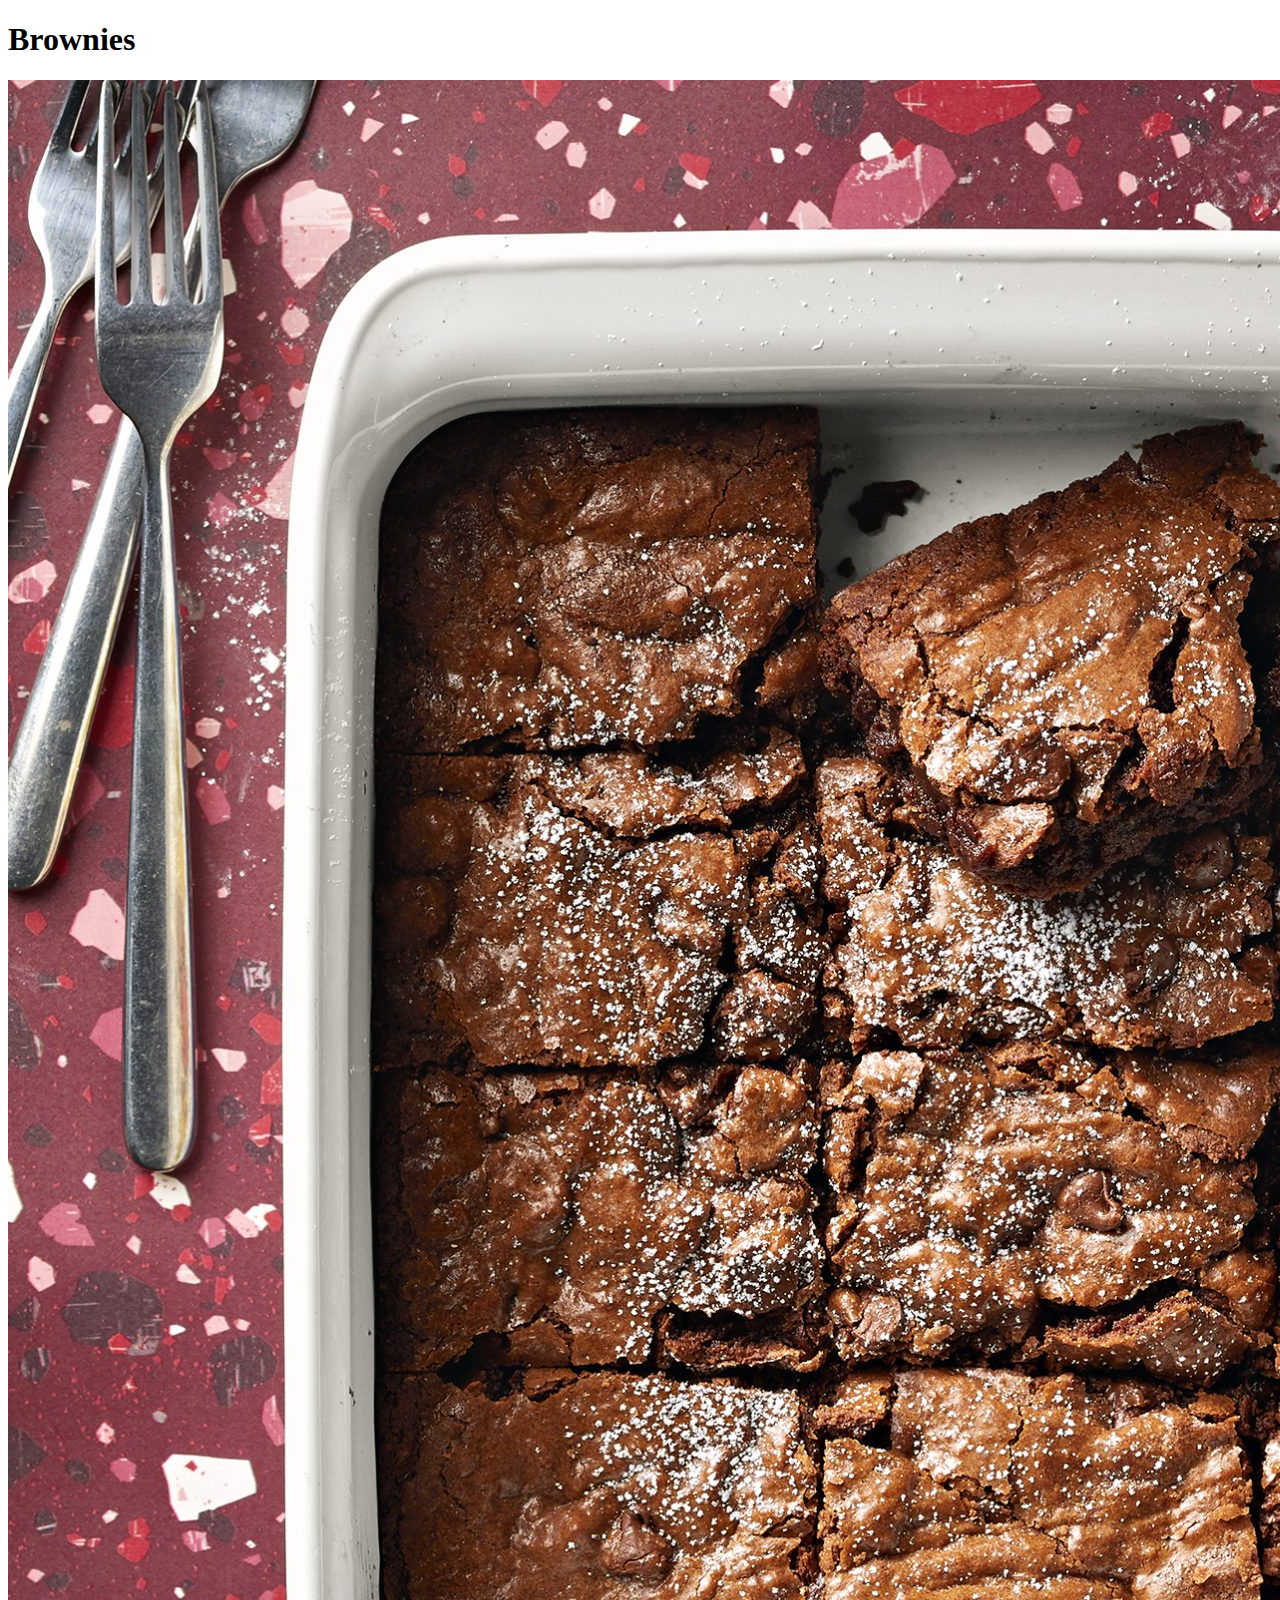
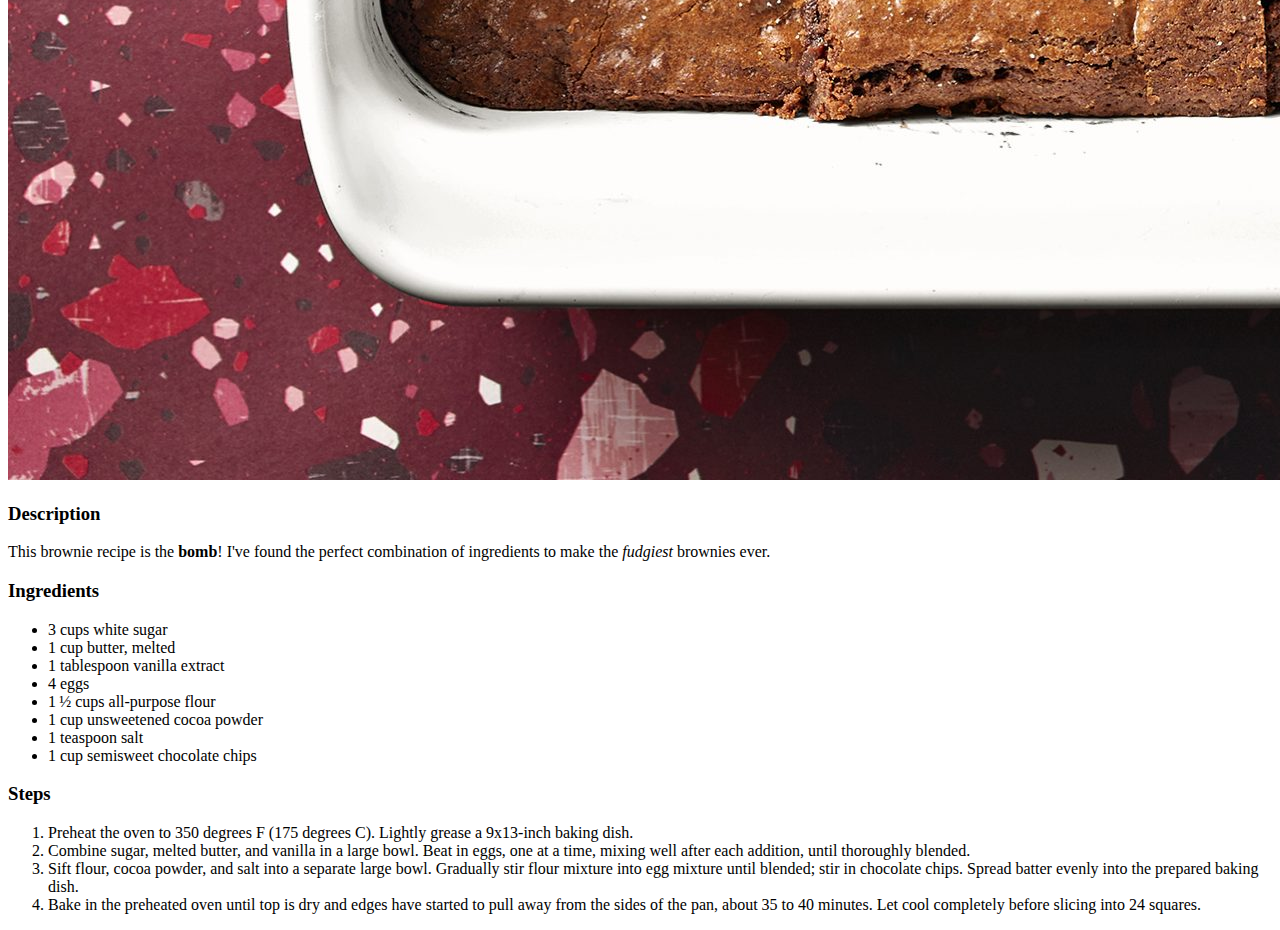
==== recipes/brownies.html @ b2c70137 "Add new finished recipe (brownie)" ====
<!DOCTYPE html>
<html lang="en">
    <head>
        <meta charset="UTF-8">
        <title>Brownies</title>
    </head>

    <body>
        <h1>Brownies</h1>
        <img src="../images/brownies.jpeg" alt="12 beautiful brownies freshly cut on a baking dish with 2 pieces taken out">
        <h3>Description</h3>
            <p>This brownie recipe is the <strong>bomb</strong>! I've found the perfect combination
            of ingredients to make the <em>fudgiest</em> brownies ever. </p>
        <h3>Ingredients</h3>
            <ul>
                <li> 3 cups white sugar </li>
                <li> 1 cup butter, melted </li>
                <li> 1 tablespoon vanilla extract </li>
                <li> 4 eggs </li>
                <li> 1 ½ cups all-purpose flour </li>
                <li> 1 cup unsweetened cocoa powder </li>
                <li> 1 teaspoon salt </li>
                <li> 1 cup semisweet chocolate chips </li>
            </ul>
        <h3>Steps</h3>
            <ol>
                <li>Preheat the oven to 350 degrees F (175 degrees C).
                    Lightly grease a 9x13-inch baking dish.</li>
                <li>Combine sugar, melted butter, and vanilla in a large bowl.
                    Beat in eggs, one at a time, mixing well after each addition, until thoroughly blended.</li>
                <li>Sift flour, cocoa powder, and salt into a separate large bowl. Gradually stir flour mixture into egg mixture until blended; stir in chocolate chips.
                    Spread batter evenly into the prepared baking dish.</li>
                <li>Bake in the preheated oven until top is dry and edges have started to pull away from the sides of the pan, about 35 to 40 minutes.
                    Let cool completely before slicing into 24 squares.</li>
            </ol>
    </body>
</html>
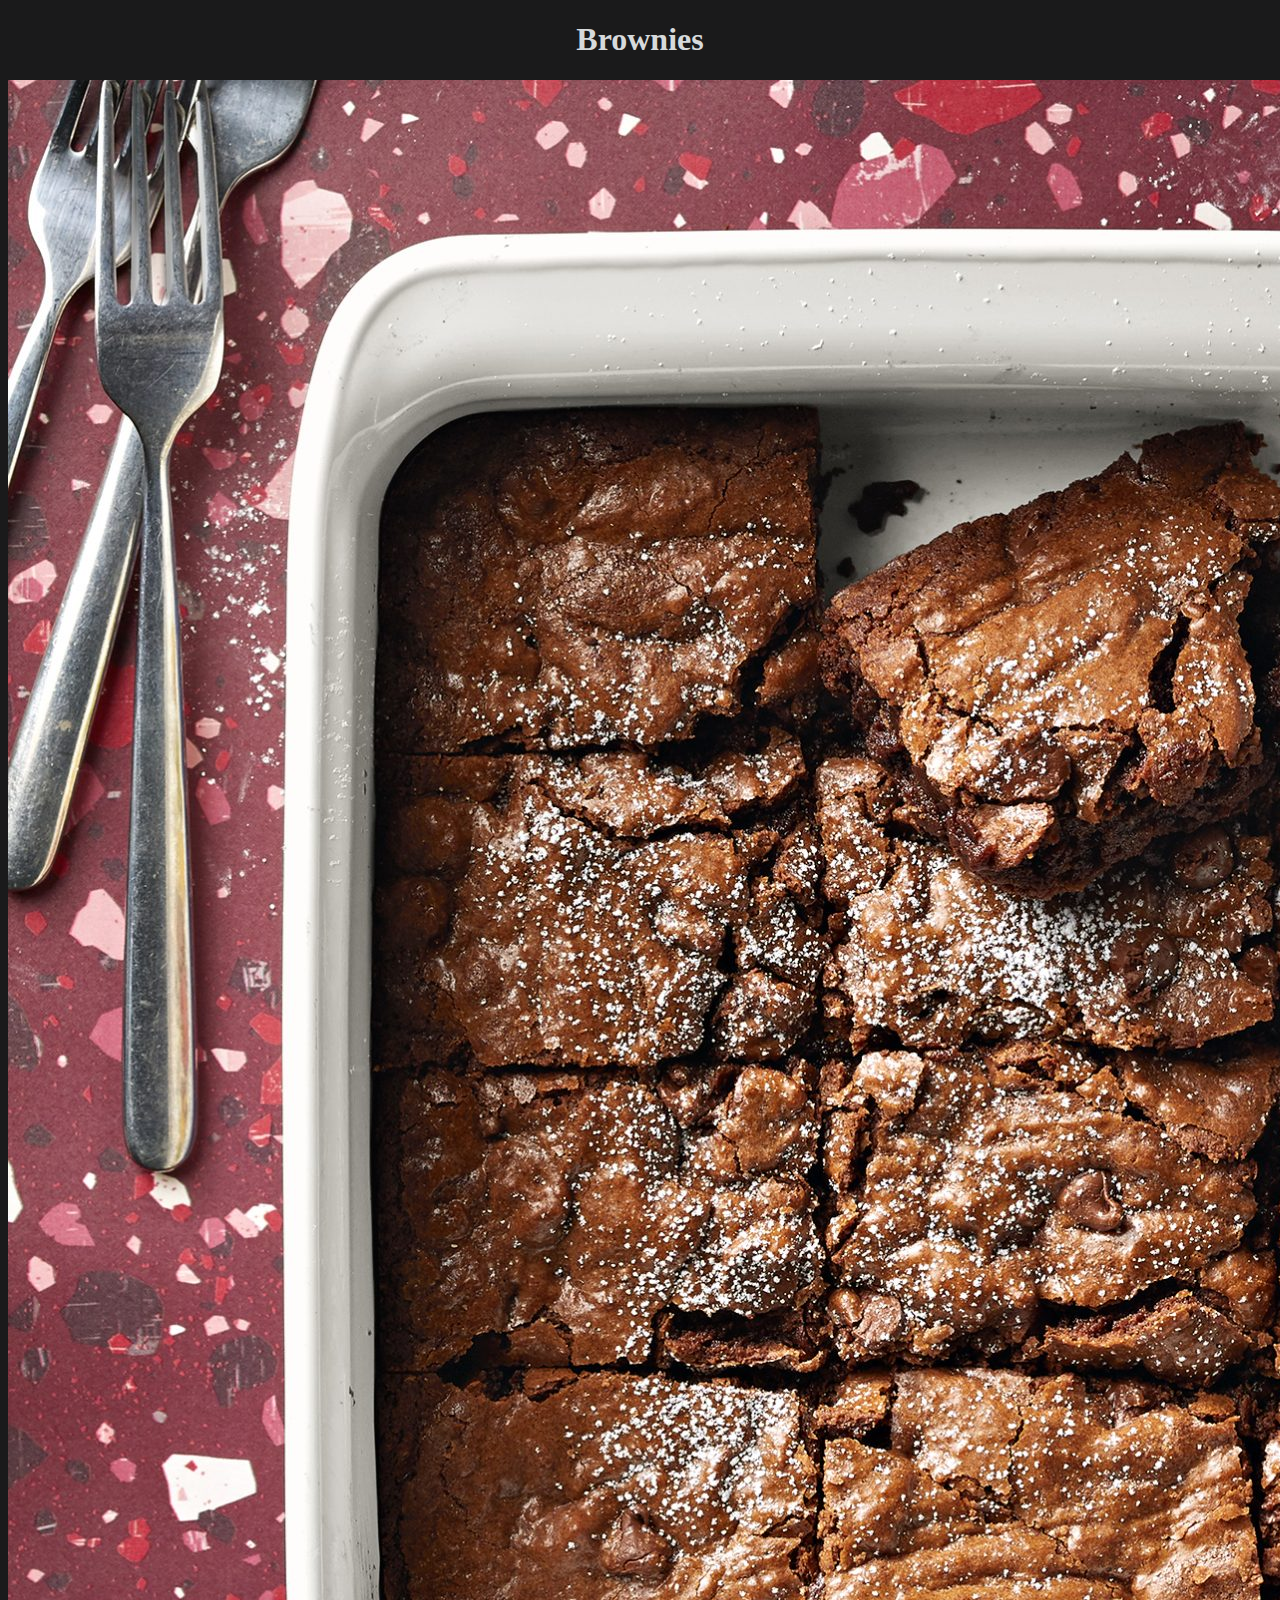
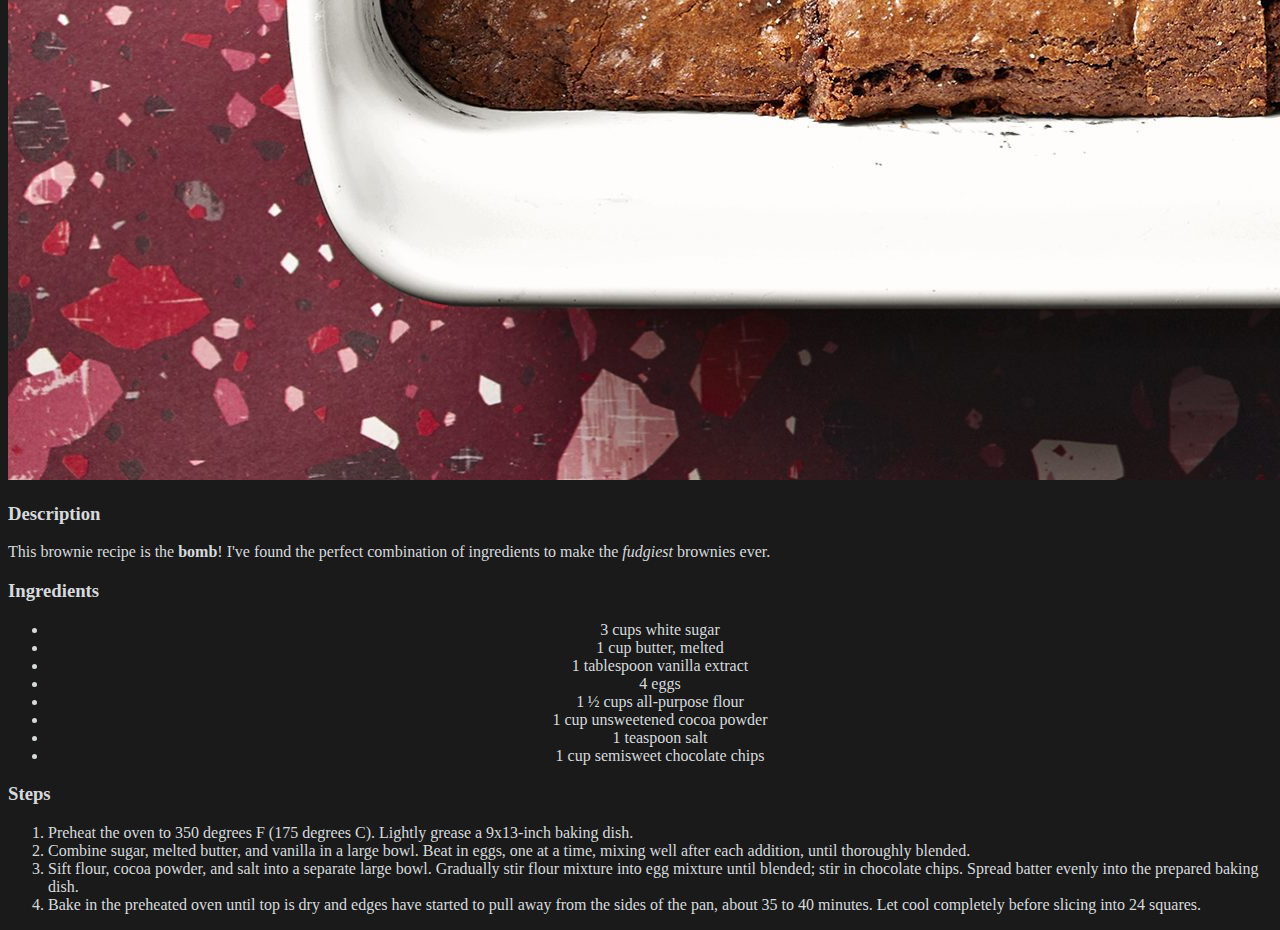
==== commit 0ee736d8: "Add basic CSS" ====
--- a/recipes/brownies.html
+++ b/recipes/brownies.html
@@ -2,6 +2,7 @@
 <html lang="en">
     <head>
         <meta charset="UTF-8">
+        <link rel="stylesheet" href="../style.css">
         <title>Brownies</title>
     </head>
 
--- a/style.css
+++ b/style.css
@@ -0,0 +1,9 @@
+body {
+    background-color: #1A1A1B;
+    color: rgb(215, 218, 220);
+}
+
+h1,
+ul {
+    text-align: center;
+}